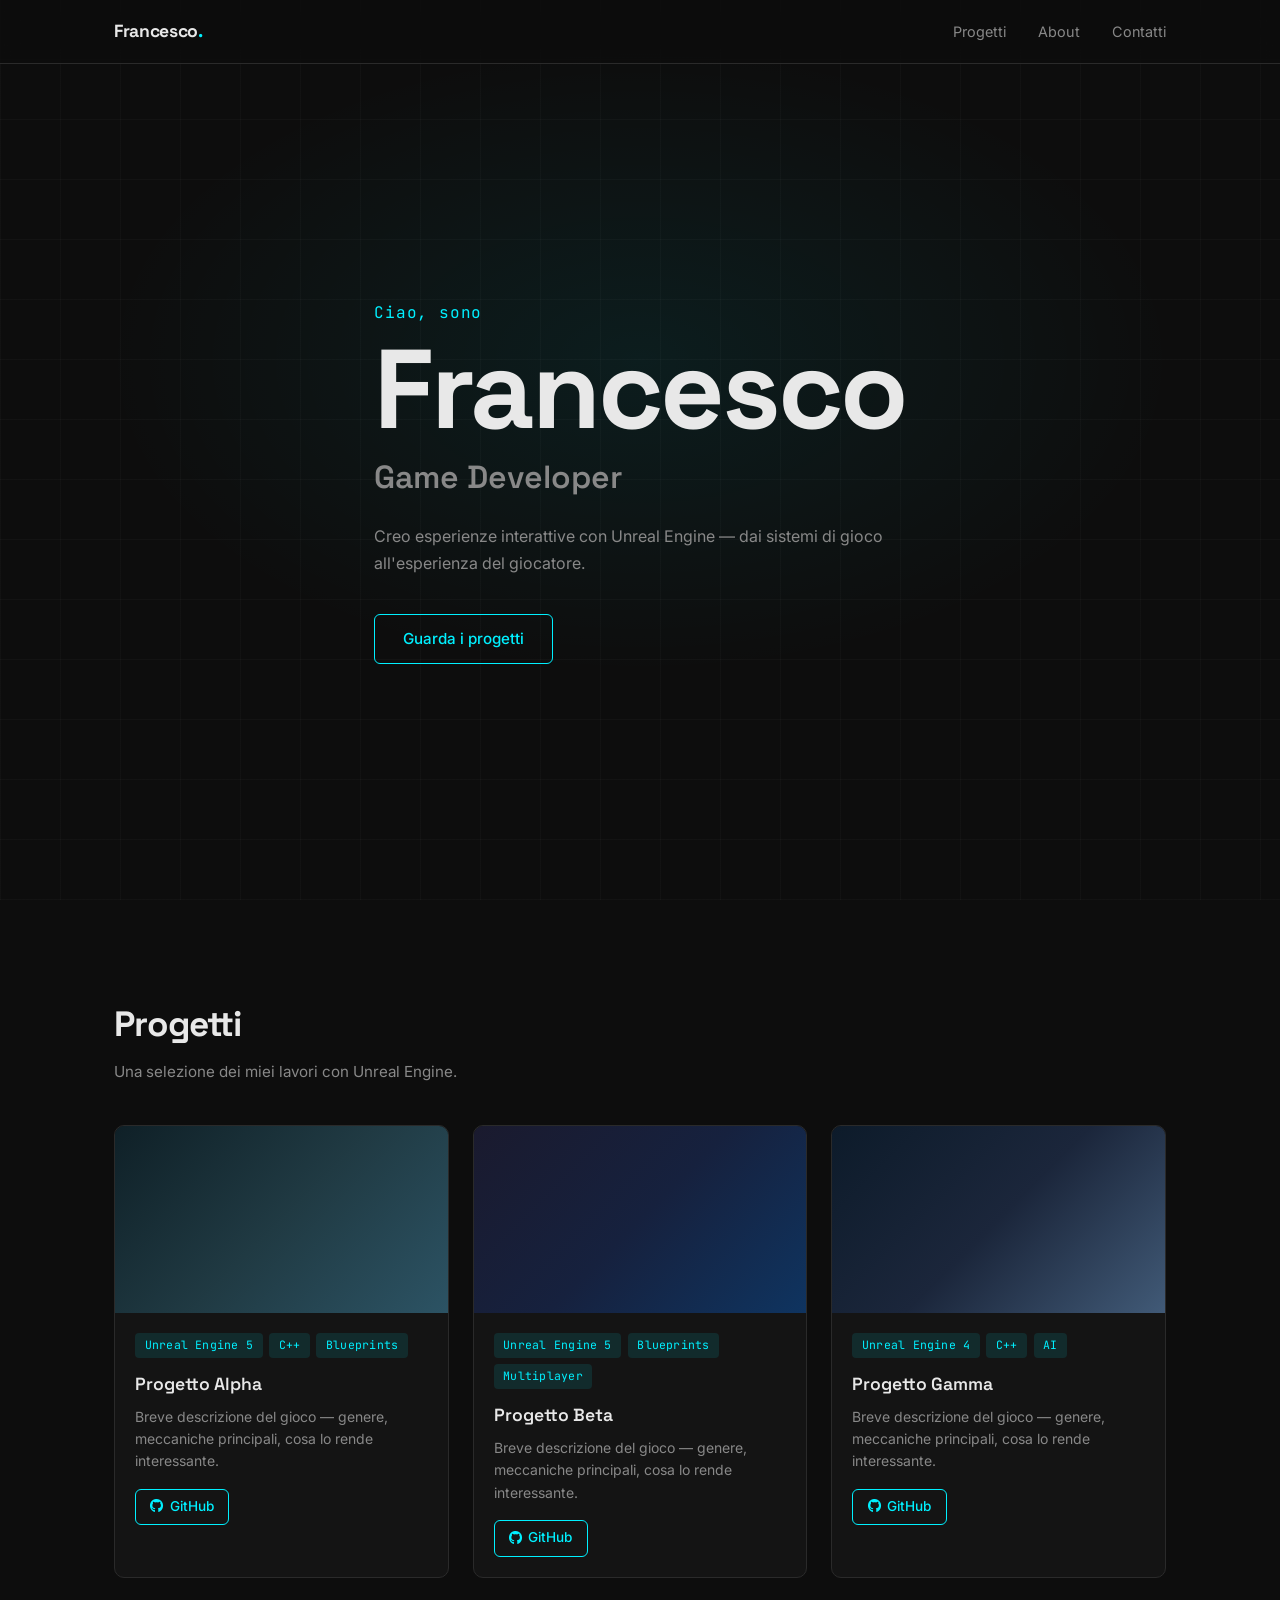
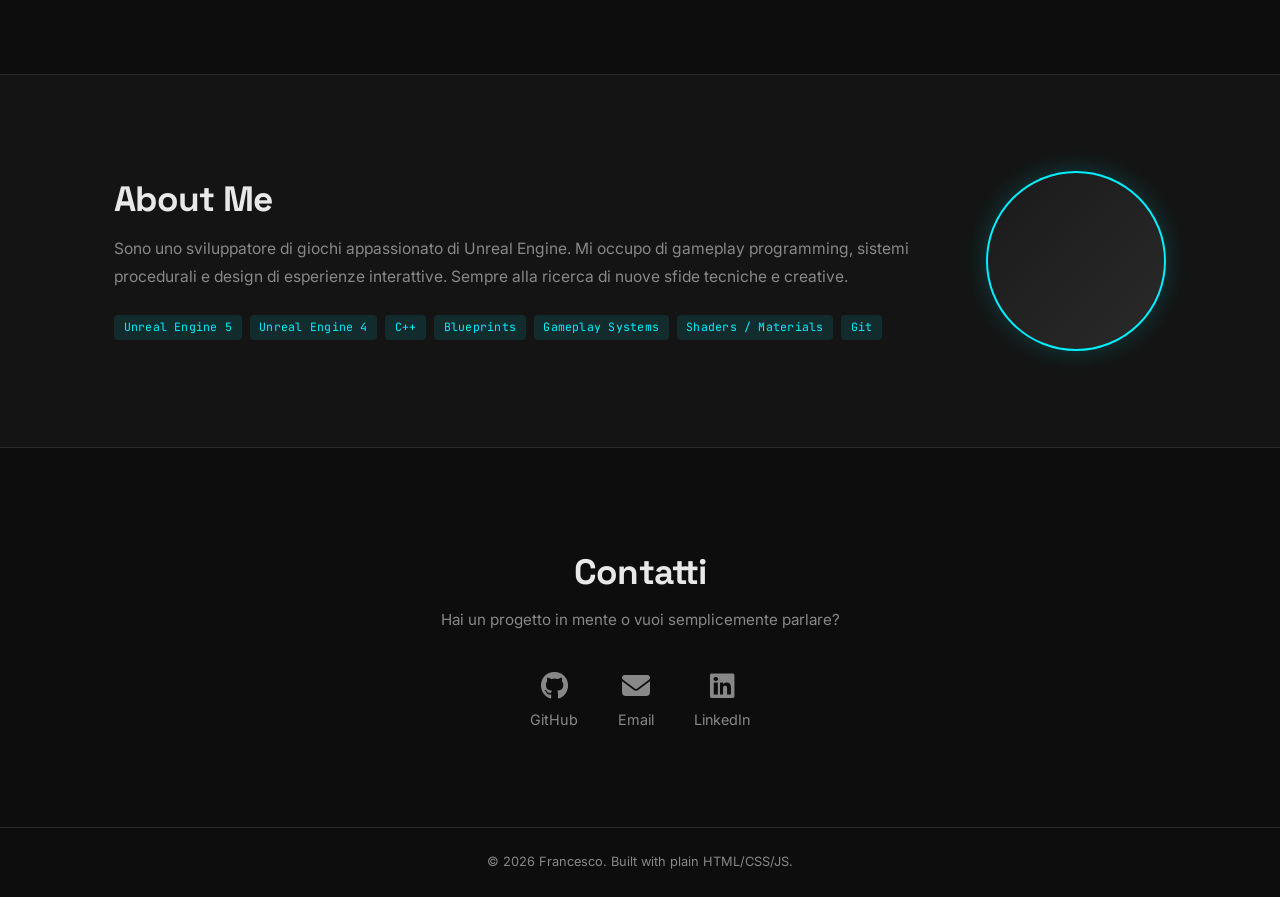
==== index.html @ 76ebe7d3 "First iteration" ====
<!DOCTYPE html>
<html lang="it">
<head>
  <meta charset="UTF-8" />
  <meta name="viewport" content="width=device-width, initial-scale=1.0" />
  <meta name="description" content="Portfolio di Francesco — Game Developer con Unreal Engine" />
  <title>Francesco — Game Developer</title>

  <!-- Google Fonts -->
  <link rel="preconnect" href="https://fonts.googleapis.com" />
  <link rel="preconnect" href="https://fonts.gstatic.com" crossorigin />
  <link href="https://fonts.googleapis.com/css2?family=Space+Grotesk:wght@400;600;700&family=Inter:wght@400;500&family=JetBrains+Mono:wght@400;500&display=swap" rel="stylesheet" />

  <!-- Font Awesome -->
  <link rel="stylesheet" href="https://cdnjs.cloudflare.com/ajax/libs/font-awesome/6.5.0/css/all.min.css" integrity="sha512-Avb2QiuDEEvB4bZJYdft2mNjVShBftLdPG8FJ0V7irTLQ8Uo0qcPxh4Plq7G5tGm0rU+1SPhVotteLpBERwTkw==" crossorigin="anonymous" referrerpolicy="no-referrer" />

  <link rel="stylesheet" href="css/style.css" />
</head>
<body>

  <!-- NAV -->
  <header class="nav" id="nav">
    <div class="nav__container container">
      <a href="#hero" class="nav__logo">Francesco<span class="accent">.</span></a>
      <nav class="nav__links" id="nav-links" aria-label="Navigazione principale">
        <a href="#projects" class="nav__link">Progetti</a>
        <a href="#about" class="nav__link">About</a>
        <a href="#contact" class="nav__link">Contatti</a>
      </nav>
      <button class="nav__hamburger" id="hamburger" aria-label="Menu" aria-expanded="false" aria-controls="nav-links">
        <span></span>
        <span></span>
        <span></span>
      </button>
    </div>
  </header>

  <main>

    <!-- HERO -->
    <section id="hero" class="hero">
      <div class="hero__bg" aria-hidden="true"></div>
      <div class="container hero__content">
        <p class="hero__eyebrow">Ciao, sono</p>
        <h1 class="hero__name">Francesco</h1>
        <p class="hero__title">Game Developer</p>
        <p class="hero__tagline">Creo esperienze interattive con Unreal Engine — dai sistemi di gioco all'esperienza del giocatore.</p>
        <a href="#projects" class="btn btn--outline">Guarda i progetti</a>
      </div>
    </section>

    <!-- PROJECTS -->
    <section id="projects" class="section projects reveal">
      <div class="container">
        <h2 class="section__title">Progetti</h2>
        <p class="section__sub">Una selezione dei miei lavori con Unreal Engine.</p>
        <div class="projects__grid">

          <article class="card">
            <div class="card__cover card__cover--1"></div>
            <div class="card__body">
              <div class="card__tags">
                <span class="tag">Unreal Engine 5</span>
                <span class="tag">C++</span>
                <span class="tag">Blueprints</span>
              </div>
              <h3 class="card__title">Progetto Alpha</h3>
              <p class="card__desc">Breve descrizione del gioco — genere, meccaniche principali, cosa lo rende interessante.</p>
              <div class="card__links">
                <a href="#" class="btn btn--sm btn--outline" aria-label="Codice su GitHub"><i class="fab fa-github"></i> GitHub</a>
              </div>
            </div>
          </article>

          <article class="card">
            <div class="card__cover card__cover--2"></div>
            <div class="card__body">
              <div class="card__tags">
                <span class="tag">Unreal Engine 5</span>
                <span class="tag">Blueprints</span>
                <span class="tag">Multiplayer</span>
              </div>
              <h3 class="card__title">Progetto Beta</h3>
              <p class="card__desc">Breve descrizione del gioco — genere, meccaniche principali, cosa lo rende interessante.</p>
              <div class="card__links">
                <a href="#" class="btn btn--sm btn--outline" aria-label="Codice su GitHub"><i class="fab fa-github"></i> GitHub</a>
              </div>
            </div>
          </article>

          <article class="card">
            <div class="card__cover card__cover--3"></div>
            <div class="card__body">
              <div class="card__tags">
                <span class="tag">Unreal Engine 4</span>
                <span class="tag">C++</span>
                <span class="tag">AI</span>
              </div>
              <h3 class="card__title">Progetto Gamma</h3>
              <p class="card__desc">Breve descrizione del gioco — genere, meccaniche principali, cosa lo rende interessante.</p>
              <div class="card__links">
                <a href="#" class="btn btn--sm btn--outline" aria-label="Codice su GitHub"><i class="fab fa-github"></i> GitHub</a>
              </div>
            </div>
          </article>

        </div>
      </div>
    </section>

    <!-- ABOUT -->
    <section id="about" class="section about reveal">
      <div class="container about__inner">
        <div class="about__text">
          <h2 class="section__title">About Me</h2>
          <p class="about__bio">Sono uno sviluppatore di giochi appassionato di Unreal Engine. Mi occupo di gameplay programming, sistemi procedurali e design di esperienze interattive. Sempre alla ricerca di nuove sfide tecniche e creative.</p>
          <div class="about__skills">
            <span class="tag">Unreal Engine 5</span>
            <span class="tag">Unreal Engine 4</span>
            <span class="tag">C++</span>
            <span class="tag">Blueprints</span>
            <span class="tag">Gameplay Systems</span>
            <span class="tag">Shaders / Materials</span>
            <span class="tag">Git</span>
          </div>
        </div>
        <div class="about__photo">
          <div class="about__avatar" aria-label="Foto profilo"></div>
        </div>
      </div>
    </section>

    <!-- CONTACT -->
    <section id="contact" class="section contact reveal">
      <div class="container contact__inner">
        <h2 class="section__title">Contatti</h2>
        <p class="section__sub">Hai un progetto in mente o vuoi semplicemente parlare?</p>
        <div class="contact__links">
          <a href="https://github.com/Francesco19-5" class="contact__link" target="_blank" rel="noopener noreferrer">
            <i class="fab fa-github"></i>
            <span>GitHub</span>
          </a>
          <a href="mailto:tua@email.com" class="contact__link">
            <i class="fas fa-envelope"></i>
            <span>Email</span>
          </a>
          <a href="https://linkedin.com/in/il-tuo-profilo" class="contact__link" target="_blank" rel="noopener noreferrer">
            <i class="fab fa-linkedin"></i>
            <span>LinkedIn</span>
          </a>
        </div>
      </div>
    </section>

  </main>

  <footer class="footer">
    <div class="container">
      <p>&copy; 2026 Francesco. Built with plain HTML/CSS/JS.</p>
    </div>
  </footer>

  <script src="js/main.js"></script>
</body>
</html>
---- css/style.css ----
/* =============================================
   TOKENS
   ============================================= */
:root {
  --color-bg:         #0d0d0d;
  --color-surface:    #141414;
  --color-surface-2:  #1a1a1a;
  --color-border:     #2a2a2a;
  --color-accent:     #00f0ff;
  --color-accent-dim: rgba(0, 240, 255, 0.10);
  --color-accent-glow:rgba(0, 240, 255, 0.20);
  --color-text:       #e8e8e8;
  --color-text-muted: #888888;

  --font-display: 'Space Grotesk', sans-serif;
  --font-body:    'Inter', sans-serif;
  --font-mono:    'JetBrains Mono', monospace;

  --container-max: 1100px;
  --card-radius:   10px;
  --nav-height:    64px;
  --transition:    0.2s ease;
}

/* =============================================
   RESET & BASE
   ============================================= */
*, *::before, *::after {
  box-sizing: border-box;
  margin: 0;
  padding: 0;
}

html {
  scroll-behavior: smooth;
  font-size: 16px;
}

body {
  background: var(--color-bg);
  color: var(--color-text);
  font-family: var(--font-body);
  line-height: 1.6;
  -webkit-font-smoothing: antialiased;
}

img {
  display: block;
  max-width: 100%;
}

a {
  color: inherit;
  text-decoration: none;
}

/* =============================================
   UTILITIES
   ============================================= */
.container {
  max-width: var(--container-max);
  margin: 0 auto;
  padding: 0 1.5rem;
}

.accent {
  color: var(--color-accent);
}

/* Scroll reveal */
.reveal {
  opacity: 0;
  transform: translateY(28px);
  transition: opacity 0.55s ease, transform 0.55s ease;
}

.reveal.visible {
  opacity: 1;
  transform: none;
}

/* =============================================
   BUTTONS
   ============================================= */
.btn {
  display: inline-flex;
  align-items: center;
  gap: 0.4rem;
  padding: 0.75rem 1.75rem;
  border-radius: 6px;
  font-family: var(--font-body);
  font-size: 0.95rem;
  font-weight: 500;
  cursor: pointer;
  transition: background var(--transition), color var(--transition),
              border-color var(--transition), box-shadow var(--transition);
  border: 1px solid transparent;
}

.btn--outline {
  border-color: var(--color-accent);
  color: var(--color-accent);
  background: transparent;
}

.btn--outline:hover,
.btn--outline:focus-visible {
  background: var(--color-accent-dim);
  box-shadow: 0 0 16px var(--color-accent-glow);
  outline: none;
}

.btn--sm {
  padding: 0.4rem 0.9rem;
  font-size: 0.85rem;
}

/* =============================================
   TAGS
   ============================================= */
.tag {
  display: inline-block;
  font-family: var(--font-mono);
  font-size: 0.72rem;
  padding: 0.2rem 0.6rem;
  border-radius: 4px;
  background: var(--color-accent-dim);
  color: var(--color-accent);
  letter-spacing: 0.02em;
}

/* =============================================
   NAV
   ============================================= */
.nav {
  position: fixed;
  top: 0;
  left: 0;
  right: 0;
  z-index: 100;
  height: var(--nav-height);
  background: rgba(13, 13, 13, 0.85);
  backdrop-filter: blur(12px);
  -webkit-backdrop-filter: blur(12px);
  border-bottom: 1px solid var(--color-border);
}

.nav__container {
  height: 100%;
  display: flex;
  align-items: center;
  justify-content: space-between;
}

.nav__logo {
  font-family: var(--font-display);
  font-size: 1.1rem;
  font-weight: 700;
  letter-spacing: -0.02em;
}

.nav__links {
  display: flex;
  gap: 2rem;
}

.nav__link {
  font-size: 0.9rem;
  color: var(--color-text-muted);
  transition: color var(--transition);
}

.nav__link:hover,
.nav__link.active {
  color: var(--color-accent);
}

/* Hamburger */
.nav__hamburger {
  display: none;
  flex-direction: column;
  justify-content: center;
  gap: 5px;
  width: 32px;
  height: 32px;
  background: none;
  border: none;
  cursor: pointer;
  padding: 4px;
}

.nav__hamburger span {
  display: block;
  height: 2px;
  background: var(--color-text);
  border-radius: 2px;
  transition: transform 0.25s ease, opacity 0.25s ease;
}

/* Hamburger open state */
.nav__hamburger.open span:nth-child(1) {
  transform: translateY(7px) rotate(45deg);
}
.nav__hamburger.open span:nth-child(2) {
  opacity: 0;
}
.nav__hamburger.open span:nth-child(3) {
  transform: translateY(-7px) rotate(-45deg);
}

/* =============================================
   HERO
   ============================================= */
.hero {
  position: relative;
  min-height: 100vh;
  display: flex;
  align-items: center;
  overflow: hidden;
  padding-top: var(--nav-height);
}

/* Grid texture overlay */
.hero::before {
  content: '';
  position: absolute;
  inset: 0;
  background-image:
    repeating-linear-gradient(0deg, rgba(255,255,255,0.025) 0px, rgba(255,255,255,0.025) 1px, transparent 1px, transparent 60px),
    repeating-linear-gradient(90deg, rgba(255,255,255,0.025) 0px, rgba(255,255,255,0.025) 1px, transparent 1px, transparent 60px);
  pointer-events: none;
  z-index: 0;
}

/* Animated glow */
.hero__bg {
  position: absolute;
  inset: 0;
  background: radial-gradient(ellipse 60% 50% at 50% 40%, rgba(0, 240, 255, 0.07), transparent 70%);
  pointer-events: none;
  z-index: 0;
}

@media (prefers-reduced-motion: no-preference) {
  .hero__bg {
    animation: heroPulse 8s ease-in-out infinite alternate;
  }
}

@keyframes heroPulse {
  from { background: radial-gradient(ellipse 60% 50% at 48% 42%, rgba(0, 240, 255, 0.07), transparent 70%); }
  to   { background: radial-gradient(ellipse 70% 55% at 52% 38%, rgba(0, 240, 255, 0.12), transparent 70%); }
}

.hero__content {
  position: relative;
  z-index: 1;
  padding: 5rem 0;
}

.hero__eyebrow {
  font-size: 1rem;
  color: var(--color-accent);
  font-family: var(--font-mono);
  margin-bottom: 0.5rem;
  letter-spacing: 0.05em;
}

.hero__name {
  font-family: var(--font-display);
  font-size: clamp(3.5rem, 9vw, 7rem);
  font-weight: 700;
  line-height: 1;
  letter-spacing: -0.03em;
  color: var(--color-text);
  margin-bottom: 0.4rem;
}

.hero__title {
  font-family: var(--font-display);
  font-size: clamp(1.2rem, 3vw, 2rem);
  font-weight: 600;
  color: var(--color-text-muted);
  margin-bottom: 1.25rem;
}

.hero__tagline {
  max-width: 520px;
  color: var(--color-text-muted);
  font-size: 1rem;
  line-height: 1.7;
  margin-bottom: 2.25rem;
}

/* =============================================
   SECTIONS (shared)
   ============================================= */
.section {
  padding: 6rem 0;
}

.section__title {
  font-family: var(--font-display);
  font-size: clamp(1.6rem, 3vw, 2.2rem);
  font-weight: 700;
  letter-spacing: -0.02em;
  margin-bottom: 0.5rem;
}

.section__sub {
  color: var(--color-text-muted);
  font-size: 0.95rem;
  margin-bottom: 2.5rem;
}

/* =============================================
   PROJECTS
   ============================================= */
.projects__grid {
  display: grid;
  grid-template-columns: repeat(auto-fill, minmax(300px, 1fr));
  gap: 1.5rem;
}

.card {
  background: var(--color-surface);
  border: 1px solid var(--color-border);
  border-radius: var(--card-radius);
  overflow: hidden;
  transition: border-color var(--transition), box-shadow var(--transition), transform var(--transition);
}

.card:hover {
  border-color: var(--color-accent);
  box-shadow: 0 0 24px var(--color-accent-glow);
  transform: translateY(-3px);
}

/* Cover image / placeholder */
.card__cover {
  aspect-ratio: 16 / 9;
  width: 100%;
}

.card__cover--1 {
  background: linear-gradient(135deg, #0f2027, #203a43, #2c5364);
}
.card__cover--2 {
  background: linear-gradient(135deg, #1a1a2e, #16213e, #0f3460);
}
.card__cover--3 {
  background: linear-gradient(135deg, #0d1b2a, #1b263b, #415a77);
}

.card__body {
  padding: 1.25rem;
}

.card__tags {
  display: flex;
  flex-wrap: wrap;
  gap: 0.4rem;
  margin-bottom: 0.75rem;
}

.card__title {
  font-family: var(--font-display);
  font-size: 1.1rem;
  font-weight: 600;
  margin-bottom: 0.5rem;
}

.card__desc {
  font-size: 0.875rem;
  color: var(--color-text-muted);
  line-height: 1.6;
  margin-bottom: 1rem;
}

.card__links {
  display: flex;
  gap: 0.6rem;
  flex-wrap: wrap;
}

/* =============================================
   ABOUT
   ============================================= */
.about {
  background: var(--color-surface);
  border-top: 1px solid var(--color-border);
  border-bottom: 1px solid var(--color-border);
}

.about__inner {
  display: flex;
  align-items: flex-start;
  gap: 4rem;
}

.about__text {
  flex: 1;
}

.about__bio {
  color: var(--color-text-muted);
  line-height: 1.8;
  margin-bottom: 1.5rem;
  font-size: 0.975rem;
}

.about__skills {
  display: flex;
  flex-wrap: wrap;
  gap: 0.5rem;
}

.about__photo {
  flex-shrink: 0;
}

.about__avatar {
  width: 180px;
  height: 180px;
  border-radius: 50%;
  background: linear-gradient(135deg, var(--color-surface-2), var(--color-border));
  border: 2px solid var(--color-accent);
  box-shadow: 0 0 24px var(--color-accent-glow);
}

/* =============================================
   CONTACT
   ============================================= */
.contact__inner {
  text-align: center;
}

.contact__inner .section__title,
.contact__inner .section__sub {
  text-align: center;
}

.contact__links {
  display: flex;
  justify-content: center;
  flex-wrap: wrap;
  gap: 2.5rem;
  margin-top: 2.5rem;
}

.contact__link {
  display: flex;
  flex-direction: column;
  align-items: center;
  gap: 0.5rem;
  color: var(--color-text-muted);
  font-size: 0.9rem;
  transition: color var(--transition), transform var(--transition);
}

.contact__link i {
  font-size: 1.75rem;
}

.contact__link:hover {
  color: var(--color-accent);
  transform: translateY(-3px);
}

/* =============================================
   FOOTER
   ============================================= */
.footer {
  border-top: 1px solid var(--color-border);
  padding: 1.5rem 0;
  text-align: center;
  font-size: 0.8rem;
  color: var(--color-text-muted);
}

/* =============================================
   RESPONSIVE
   ============================================= */
@media (max-width: 768px) {
  /* Nav mobile */
  .nav__hamburger {
    display: flex;
  }

  .nav__links {
    position: absolute;
    top: var(--nav-height);
    left: 0;
    right: 0;
    flex-direction: column;
    align-items: flex-start;
    gap: 0;
    background: rgba(13, 13, 13, 0.97);
    border-bottom: 1px solid var(--color-border);
    padding: 0;
    max-height: 0;
    overflow: hidden;
    transition: max-height 0.3s ease, padding 0.3s ease;
  }

  .nav__links.open {
    max-height: 300px;
    padding: 1rem 0;
  }

  .nav__link {
    width: 100%;
    padding: 0.75rem 1.5rem;
    font-size: 1rem;
  }

  /* About single column */
  .about__inner {
    flex-direction: column-reverse;
    gap: 2rem;
    align-items: center;
  }

  .about__photo {
    align-self: center;
  }

  .about__avatar {
    width: 140px;
    height: 140px;
  }
}

@media (max-width: 480px) {
  .hero__content {
    padding: 3rem 0;
  }

  .section {
    padding: 4rem 0;
  }
}
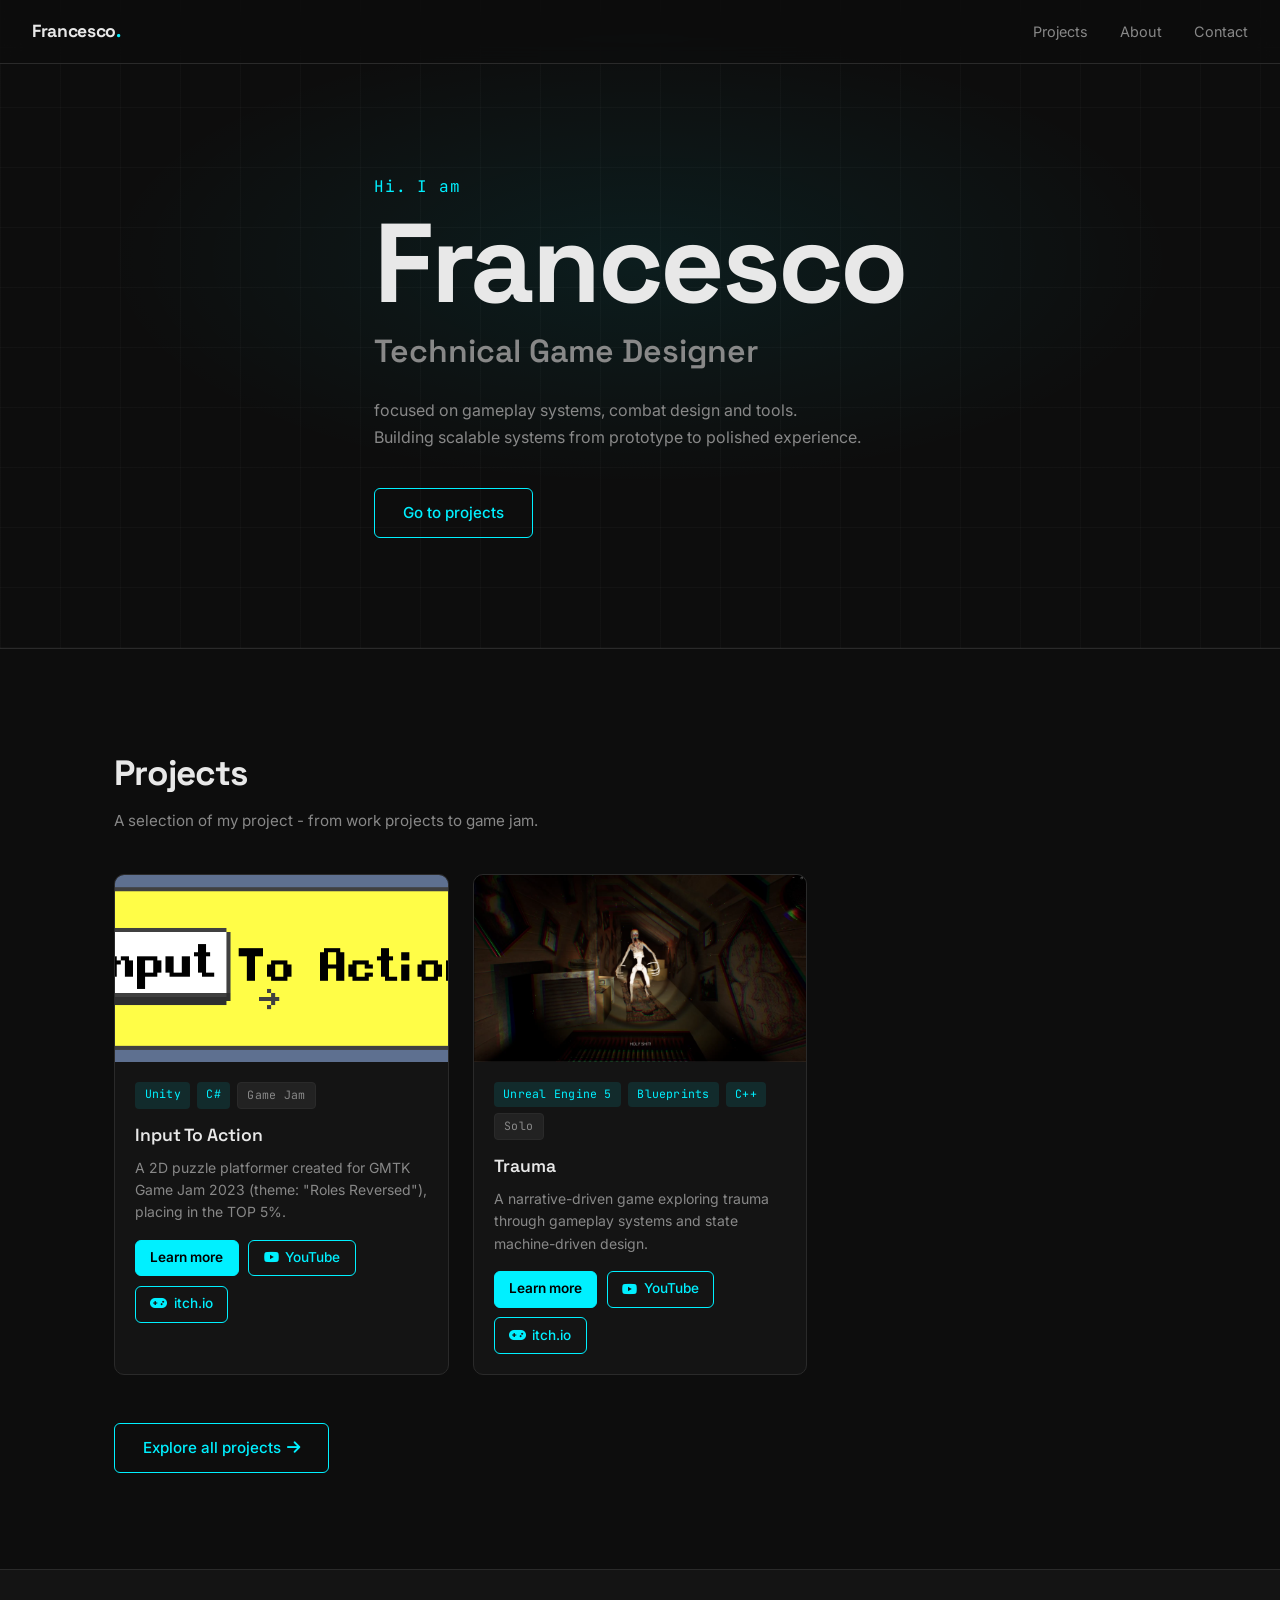
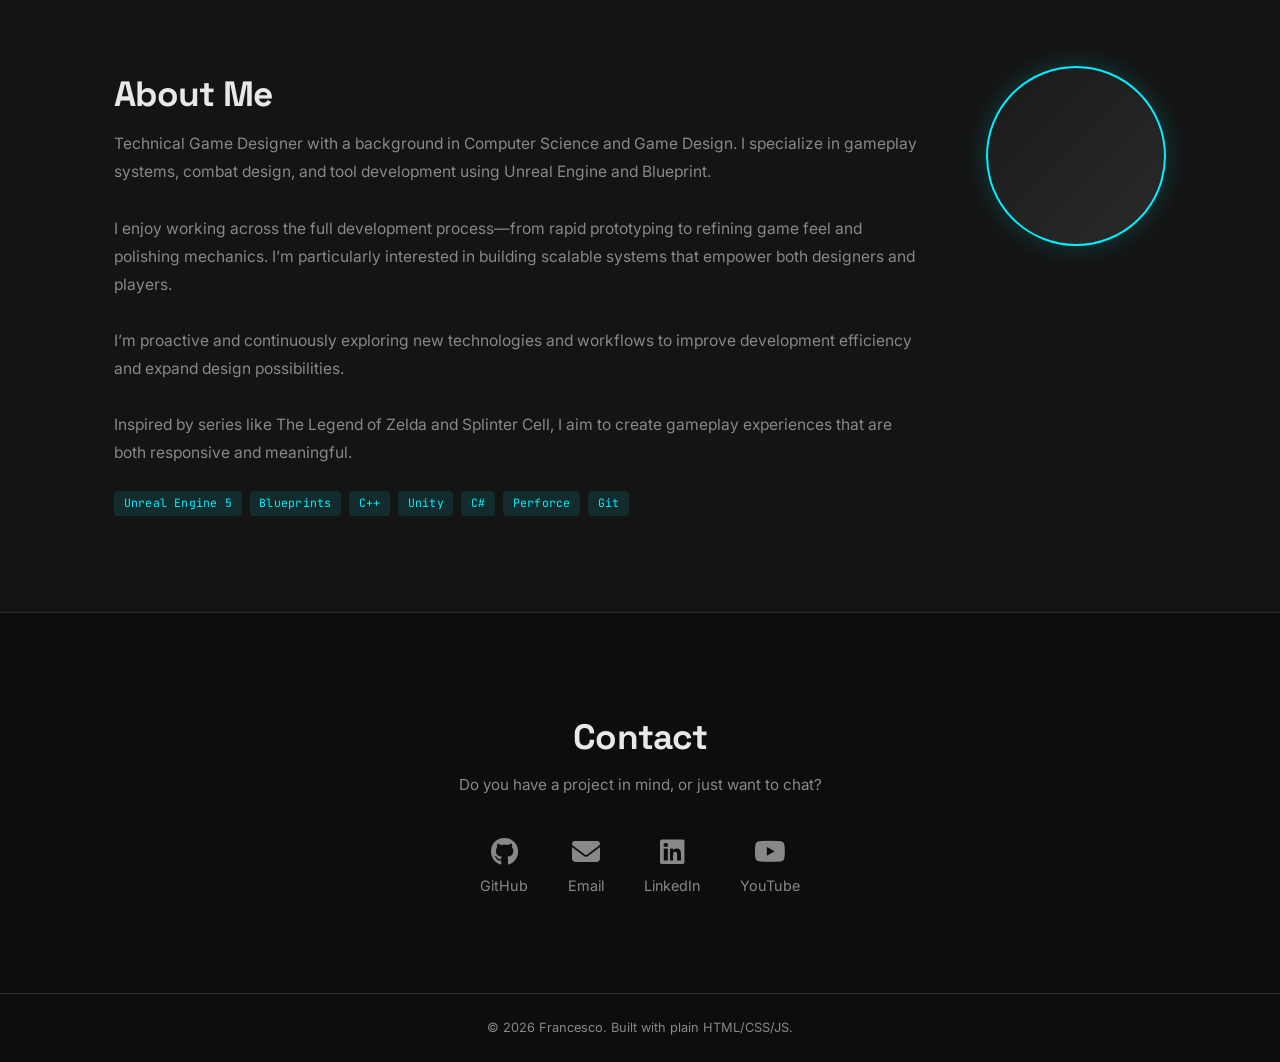
==== commit 4ebc4a25: "Second Iteration" ====
--- a/index.html
+++ b/index.html
@@ -1,9 +1,9 @@
 <!DOCTYPE html>
-<html lang="it">
+<html lang="en">
 <head>
   <meta charset="UTF-8" />
   <meta name="viewport" content="width=device-width, initial-scale=1.0" />
-  <meta name="description" content="Portfolio di Francesco — Game Developer con Unreal Engine" />
+  <meta name="description" content="Francesco's portfolio'" />
   <title>Francesco — Game Developer</title>
 
   <!-- Google Fonts -->
@@ -20,12 +20,12 @@
 
   <!-- NAV -->
   <header class="nav" id="nav">
-    <div class="nav__container container">
+    <div class="nav__container container container--wide">
       <a href="#hero" class="nav__logo">Francesco<span class="accent">.</span></a>
-      <nav class="nav__links" id="nav-links" aria-label="Navigazione principale">
-        <a href="#projects" class="nav__link">Progetti</a>
+      <nav class="nav__links" id="nav-links" aria-label="Main navigation">
+        <a href="projects/index.html" class="nav__link">Projects</a>
         <a href="#about" class="nav__link">About</a>
-        <a href="#contact" class="nav__link">Contatti</a>
+        <a href="#contact" class="nav__link">Contact</a>
       </nav>
       <button class="nav__hamburger" id="hamburger" aria-label="Menu" aria-expanded="false" aria-controls="nav-links">
         <span></span>
@@ -41,69 +41,25 @@
     <section id="hero" class="hero">
       <div class="hero__bg" aria-hidden="true"></div>
       <div class="container hero__content">
-        <p class="hero__eyebrow">Ciao, sono</p>
+        <p class="hero__eyebrow">Hi. I am</p>
         <h1 class="hero__name">Francesco</h1>
-        <p class="hero__title">Game Developer</p>
-        <p class="hero__tagline">Creo esperienze interattive con Unreal Engine — dai sistemi di gioco all'esperienza del giocatore.</p>
-        <a href="#projects" class="btn btn--outline">Guarda i progetti</a>
+        <p class="hero__title">Technical Game Designer</p>
+        <p class="hero__tagline">focused on gameplay systems, combat design and tools.<br>Building scalable systems from prototype to polished experience.</p>
+        <a href="projects/index.html" class="btn btn--outline">Go to projects</a>
       </div>
     </section>
 
     <!-- PROJECTS -->
-    <section id="projects" class="section projects reveal">
+    <section id="projects" class="section projects-cta reveal">
       <div class="container">
-        <h2 class="section__title">Progetti</h2>
-        <p class="section__sub">Una selezione dei miei lavori con Unreal Engine.</p>
-        <div class="projects__grid">
+        <h2 class="section__title">Projects</h2>
+        <p class="section__sub">A selection of my project - from work projects to game jam.</p>
 
-          <article class="card">
-            <div class="card__cover card__cover--1"></div>
-            <div class="card__body">
-              <div class="card__tags">
-                <span class="tag">Unreal Engine 5</span>
-                <span class="tag">C++</span>
-                <span class="tag">Blueprints</span>
-              </div>
-              <h3 class="card__title">Progetto Alpha</h3>
-              <p class="card__desc">Breve descrizione del gioco — genere, meccaniche principali, cosa lo rende interessante.</p>
-              <div class="card__links">
-                <a href="#" class="btn btn--sm btn--outline" aria-label="Codice su GitHub"><i class="fab fa-github"></i> GitHub</a>
-              </div>
-            </div>
-          </article>
+        <!-- Griglia in evidenza — popolata da js/projects.js (campo featured: true/false) -->
+        <div class="featured__grid" id="featured-grid"></div>
 
-          <article class="card">
-            <div class="card__cover card__cover--2"></div>
-            <div class="card__body">
-              <div class="card__tags">
-                <span class="tag">Unreal Engine 5</span>
-                <span class="tag">Blueprints</span>
-                <span class="tag">Multiplayer</span>
-              </div>
-              <h3 class="card__title">Progetto Beta</h3>
-              <p class="card__desc">Breve descrizione del gioco — genere, meccaniche principali, cosa lo rende interessante.</p>
-              <div class="card__links">
-                <a href="#" class="btn btn--sm btn--outline" aria-label="Codice su GitHub"><i class="fab fa-github"></i> GitHub</a>
-              </div>
-            </div>
-          </article>
-
-          <article class="card">
-            <div class="card__cover card__cover--3"></div>
-            <div class="card__body">
-              <div class="card__tags">
-                <span class="tag">Unreal Engine 4</span>
-                <span class="tag">C++</span>
-                <span class="tag">AI</span>
-              </div>
-              <h3 class="card__title">Progetto Gamma</h3>
-              <p class="card__desc">Breve descrizione del gioco — genere, meccaniche principali, cosa lo rende interessante.</p>
-              <div class="card__links">
-                <a href="#" class="btn btn--sm btn--outline" aria-label="Codice su GitHub"><i class="fab fa-github"></i> GitHub</a>
-              </div>
-            </div>
-          </article>
-
+        <div class="projects-cta__footer">
+          <a href="projects/index.html" class="btn btn--outline">Explore all projects <i class="fas fa-arrow-right"></i></a>
         </div>
       </div>
     </section>
@@ -113,14 +69,21 @@
       <div class="container about__inner">
         <div class="about__text">
           <h2 class="section__title">About Me</h2>
-          <p class="about__bio">Sono uno sviluppatore di giochi appassionato di Unreal Engine. Mi occupo di gameplay programming, sistemi procedurali e design di esperienze interattive. Sempre alla ricerca di nuove sfide tecniche e creative.</p>
+          <p class="about__bio">Technical Game Designer with a background in Computer Science and Game Design.
+            I specialize in gameplay systems, combat design, and tool development using Unreal Engine and Blueprint.
+            <br><br>
+            I enjoy working across the full development process—from rapid prototyping to refining game feel and polishing mechanics. I’m particularly interested in building scalable systems that empower both designers and players.
+            <br><br>
+            I’m proactive and continuously exploring new technologies and workflows to improve development efficiency and expand design possibilities.
+            <br><br>
+            Inspired by series like The Legend of Zelda and Splinter Cell, I aim to create gameplay experiences that are both responsive and meaningful.</p>
           <div class="about__skills">
             <span class="tag">Unreal Engine 5</span>
-            <span class="tag">Unreal Engine 4</span>
+            <span class="tag">Blueprints</span>
             <span class="tag">C++</span>
-            <span class="tag">Blueprints</span>
-            <span class="tag">Gameplay Systems</span>
-            <span class="tag">Shaders / Materials</span>
+	    <span class="tag">Unity</span>
+            <span class="tag">C#</span>
+            <span class="tag">Perforce</span>
             <span class="tag">Git</span>
           </div>
         </div>
@@ -133,21 +96,25 @@
     <!-- CONTACT -->
     <section id="contact" class="section contact reveal">
       <div class="container contact__inner">
-        <h2 class="section__title">Contatti</h2>
-        <p class="section__sub">Hai un progetto in mente o vuoi semplicemente parlare?</p>
+        <h2 class="section__title">Contact</h2>
+        <p class="section__sub">Do you have a project in mind, or just want to chat?</p>
         <div class="contact__links">
           <a href="https://github.com/Francesco19-5" class="contact__link" target="_blank" rel="noopener noreferrer">
             <i class="fab fa-github"></i>
             <span>GitHub</span>
           </a>
-          <a href="mailto:tua@email.com" class="contact__link">
+          <a href="mailto:francesco.brancato.2001@gmail.com" class="contact__link">
             <i class="fas fa-envelope"></i>
             <span>Email</span>
           </a>
-          <a href="https://linkedin.com/in/il-tuo-profilo" class="contact__link" target="_blank" rel="noopener noreferrer">
+          <a href="https://www.linkedin.com/in/francesco-brancato-gd/" class="contact__link" target="_blank" rel="noopener noreferrer">
             <i class="fab fa-linkedin"></i>
             <span>LinkedIn</span>
           </a>
+	  <a href="https://www.youtube.com/@FrancescoBrancato-GD" class="contact__link" target="_blank" rel="noopener noreferrer">
+  <i class="fab fa-youtube"></i>
+  <span>YouTube</span>
+</a>
         </div>
       </div>
     </section>
@@ -160,6 +127,7 @@
     </div>
   </footer>
 
+  <script src="js/projects.js"></script>
   <script src="js/main.js"></script>
 </body>
 </html>
--- a/css/style.css
+++ b/css/style.css
@@ -16,7 +16,8 @@
   --font-body:    'Inter', sans-serif;
   --font-mono:    'JetBrains Mono', monospace;
 
-  --container-max: 1100px;
+  --container-max:      1100px;
+  --container-max-wide: 1440px;
   --card-radius:   10px;
   --nav-height:    64px;
   --transition:    0.2s ease;
@@ -61,6 +62,12 @@
   max-width: var(--container-max);
   margin: 0 auto;
   padding: 0 1.5rem;
+}
+
+.container--wide {
+  max-width: var(--container-max-wide);
+  margin: 0 auto;
+  padding: 0 2rem;
 }
 
 .accent {
@@ -115,6 +122,21 @@
   font-size: 0.85rem;
 }
 
+.btn--accent {
+  background: var(--color-accent);
+  color: #000;
+  border-color: var(--color-accent);
+  font-weight: 600;
+}
+
+.btn--accent:hover,
+.btn--accent:focus-visible {
+  background: #33f4ff;
+  border-color: #33f4ff;
+  box-shadow: 0 0 16px var(--color-accent-glow);
+  outline: none;
+}
+
 /* =============================================
    TAGS
    ============================================= */
@@ -127,6 +149,12 @@
   background: var(--color-accent-dim);
   color: var(--color-accent);
   letter-spacing: 0.02em;
+}
+
+.tag--category {
+  background: rgba(255, 255, 255, 0.06);
+  color: var(--color-text-muted);
+  border: 1px solid var(--color-border);
 }
 
 /* =============================================
@@ -213,7 +241,7 @@
    ============================================= */
 .hero {
   position: relative;
-  min-height: 100vh;
+  min-height: 72vh;
   display: flex;
   align-items: center;
   overflow: hidden;
@@ -255,7 +283,7 @@
 .hero__content {
   position: relative;
   z-index: 1;
-  padding: 5rem 0;
+  padding: 3rem 0;
 }
 
 .hero__eyebrow {
@@ -338,8 +366,14 @@
 
 /* Cover image / placeholder */
 .card__cover {
+  display: block;
   aspect-ratio: 16 / 9;
   width: 100%;
+  transition: filter var(--transition);
+}
+
+.card:hover .card__cover {
+  filter: brightness(1.15);
 }
 
 .card__cover--1 {
@@ -350,6 +384,15 @@
 }
 .card__cover--3 {
   background: linear-gradient(135deg, #0d1b2a, #1b263b, #415a77);
+}
+.card__cover--4 {
+  background: linear-gradient(135deg, #1c0a2e, #2d1650, #5a189a);
+}
+.card__cover--5 {
+  background: linear-gradient(135deg, #0a1628, #0d2137, #003459);
+}
+.card__cover--6 {
+  background: linear-gradient(135deg, #0a1f0a, #1a3a1a, #2d6a2d);
 }
 
 .card__body {
@@ -370,6 +413,15 @@
   margin-bottom: 0.5rem;
 }
 
+.card__title a {
+  color: inherit;
+  transition: color var(--transition);
+}
+
+.card__title a:hover {
+  color: var(--color-accent);
+}
+
 .card__desc {
   font-size: 0.875rem;
   color: var(--color-text-muted);
@@ -381,6 +433,96 @@
   display: flex;
   gap: 0.6rem;
   flex-wrap: wrap;
+}
+
+/* =============================================
+   PROJECTS (landing page)
+   ============================================= */
+.projects-cta {
+  border-top: 1px solid var(--color-border);
+}
+
+.featured__grid {
+  display: grid;
+  grid-template-columns: repeat(auto-fill, minmax(300px, 1fr));
+  gap: 1.5rem;
+  margin-bottom: 2.5rem;
+}
+
+.featured__grid .card[hidden] {
+  display: none;
+}
+
+.projects-cta__footer {
+  padding-top: 0.5rem;
+}
+
+/* =============================================
+   PROJECTS PAGE — filters
+   ============================================= */
+.projects-page__filters {
+  display: flex;
+  gap: 0.5rem;
+  flex-wrap: wrap;
+  margin-bottom: 2.5rem;
+}
+
+.filter-btn {
+  font-family: var(--font-mono);
+  font-size: 0.8rem;
+  padding: 0.4rem 1rem;
+  border-radius: 4px;
+  border: 1px solid var(--color-border);
+  background: transparent;
+  color: var(--color-text-muted);
+  cursor: pointer;
+  transition: border-color var(--transition), color var(--transition), background var(--transition);
+  letter-spacing: 0.04em;
+}
+
+.filter-btn:hover {
+  border-color: var(--color-accent);
+  color: var(--color-accent);
+}
+
+.filter-btn.active {
+  background: var(--color-accent-dim);
+  border-color: var(--color-accent);
+  color: var(--color-accent);
+}
+
+.projects-page__grid {
+  display: grid;
+  grid-template-columns: repeat(auto-fill, minmax(300px, 1fr));
+  gap: 1.5rem;
+}
+
+.projects-page__grid .card[hidden] {
+  display: none;
+}
+
+.page-header {
+    padding: calc(var(--nav-height) + 3rem) 0 3rem;
+    border-bottom: 1px solid var(--color-border);
+    background-image: url("..\projects\InputToAction\TitleCardGif.gif");
+    background-size: cover;
+    background-position: center;
+    background-repeat: no-repeat;
+}
+
+.page-header__back {
+  display: inline-flex;
+  align-items: center;
+  gap: 0.4rem;
+  font-size: 0.85rem;
+  font-family: var(--font-mono);
+  color: var(--color-text-muted);
+  margin-bottom: 1.5rem;
+  transition: color var(--transition);
+}
+
+.page-header__back:hover {
+  color: var(--color-accent);
 }
 
 /* =============================================
@@ -465,6 +607,225 @@
 .contact__link:hover {
   color: var(--color-accent);
   transform: translateY(-3px);
+}
+
+/* =============================================
+   PROJECT DETAIL PAGE
+   ============================================= */
+.project-hero {
+  padding: calc(var(--nav-height) + 3rem) 0 3rem;
+  border-bottom: 1px solid var(--color-border);
+}
+
+.project-hero--cover {
+  background-size: cover;
+  background-position: center;
+  position: relative;
+}
+.project-hero--cover::before {
+  content: '';
+  position: absolute;
+  inset: 0;
+  background: linear-gradient(to bottom, rgba(13,13,13,0.65), rgba(13,13,13,0.92));
+  pointer-events: none;
+}
+.project-hero--cover > .container {
+  position: relative;
+  z-index: 1;
+}
+
+.project-video {
+  padding: 2rem 0;
+  border-bottom: 1px solid var(--color-border);
+}
+.video-wrapper {
+  position: relative;
+  padding-bottom: 56.25%;
+  height: 0;
+  overflow: hidden;
+  border-radius: var(--radius);
+}
+.video-wrapper iframe {
+  position: absolute;
+  inset: 0;
+  width: 100%;
+  height: 100%;
+  border: 0;
+}
+
+.project-hero__back {
+  display: inline-flex;
+  align-items: center;
+  gap: 0.4rem;
+  font-size: 0.85rem;
+  font-family: var(--font-mono);
+  color: var(--color-text-muted);
+  margin-bottom: 1.5rem;
+  transition: color var(--transition);
+}
+
+.project-hero__back:hover {
+  color: var(--color-accent);
+}
+
+.project-hero__tags {
+  display: flex;
+  flex-wrap: wrap;
+  gap: 0.4rem;
+  margin-bottom: 1rem;
+}
+
+.project-hero__title {
+  font-family: var(--font-display);
+  font-size: clamp(2rem, 5vw, 3.5rem);
+  font-weight: 700;
+  letter-spacing: -0.03em;
+  line-height: 1.1;
+  margin-bottom: 1rem;
+}
+
+.project-hero__tagline {
+  font-size: 1.05rem;
+  color: var(--color-text-muted);
+  max-width: 600px;
+  line-height: 1.7;
+  margin-bottom: 1.75rem;
+}
+
+.project-hero__links {
+  display: flex;
+  gap: 0.75rem;
+  flex-wrap: wrap;
+}
+
+/* Screenshots */
+.project-screenshots {
+  padding: 3rem 0;
+  border-bottom: 1px solid var(--color-border);
+}
+
+.project-screenshots__grid {
+  display: grid;
+  grid-template-columns: repeat(auto-fill, minmax(280px, 1fr));
+  gap: 1rem;
+}
+
+.screenshot-placeholder {
+  aspect-ratio: 16 / 9;
+  border-radius: var(--card-radius);
+  border: 1px solid var(--color-border);
+  display: flex;
+  align-items: center;
+  justify-content: center;
+  font-family: var(--font-mono);
+  font-size: 0.75rem;
+  color: var(--color-text-muted);
+}
+
+/* Content sections */
+.project-content {
+  padding: 3rem 0;
+}
+
+.project-content__inner {
+  display: grid;
+  grid-template-columns: 1fr 320px;
+  gap: 4rem;
+  align-items: start;
+}
+
+.project-section {
+  margin-bottom: 2.5rem;
+}
+
+.project-section__title {
+  font-family: var(--font-display);
+  font-size: 1.1rem;
+  font-weight: 600;
+  color: var(--color-accent);
+  margin-bottom: 0.75rem;
+  text-transform: uppercase;
+  letter-spacing: 0.08em;
+  font-size: 0.8rem;
+  font-family: var(--font-mono);
+}
+
+.project-section__text {
+  color: var(--color-text-muted);
+  line-height: 1.8;
+  font-size: 0.975rem;
+}
+
+.project-section__list {
+  list-style: none;
+  display: flex;
+  flex-direction: column;
+  gap: 0.5rem;
+}
+
+.project-section__list li {
+  color: var(--color-text-muted);
+  font-size: 0.95rem;
+  padding-left: 1.2rem;
+  position: relative;
+  line-height: 1.6;
+}
+
+.project-section__list li::before {
+  content: '›';
+  position: absolute;
+  left: 0;
+  color: var(--color-accent);
+}
+
+/* Sidebar */
+.project-sidebar {
+  background: var(--color-surface);
+  border: 1px solid var(--color-border);
+  border-radius: var(--card-radius);
+  padding: 1.5rem;
+  position: sticky;
+  top: calc(var(--nav-height) + 1.5rem);
+}
+
+.sidebar-group {
+  margin-bottom: 1.5rem;
+}
+
+.sidebar-group:last-child {
+  margin-bottom: 0;
+}
+
+.sidebar-group__label {
+  font-family: var(--font-mono);
+  font-size: 0.72rem;
+  text-transform: uppercase;
+  letter-spacing: 0.1em;
+  color: var(--color-text-muted);
+  margin-bottom: 0.5rem;
+}
+
+.sidebar-group__tags {
+  display: flex;
+  flex-wrap: wrap;
+  gap: 0.4rem;
+}
+
+.sidebar-group__value {
+  font-size: 0.9rem;
+  color: var(--color-text);
+}
+
+@media (max-width: 768px) {
+  .project-content__inner {
+    grid-template-columns: 1fr;
+    gap: 2rem;
+  }
+
+  .project-sidebar {
+    position: static;
+    order: -1;
+  }
 }
 
 /* =============================================
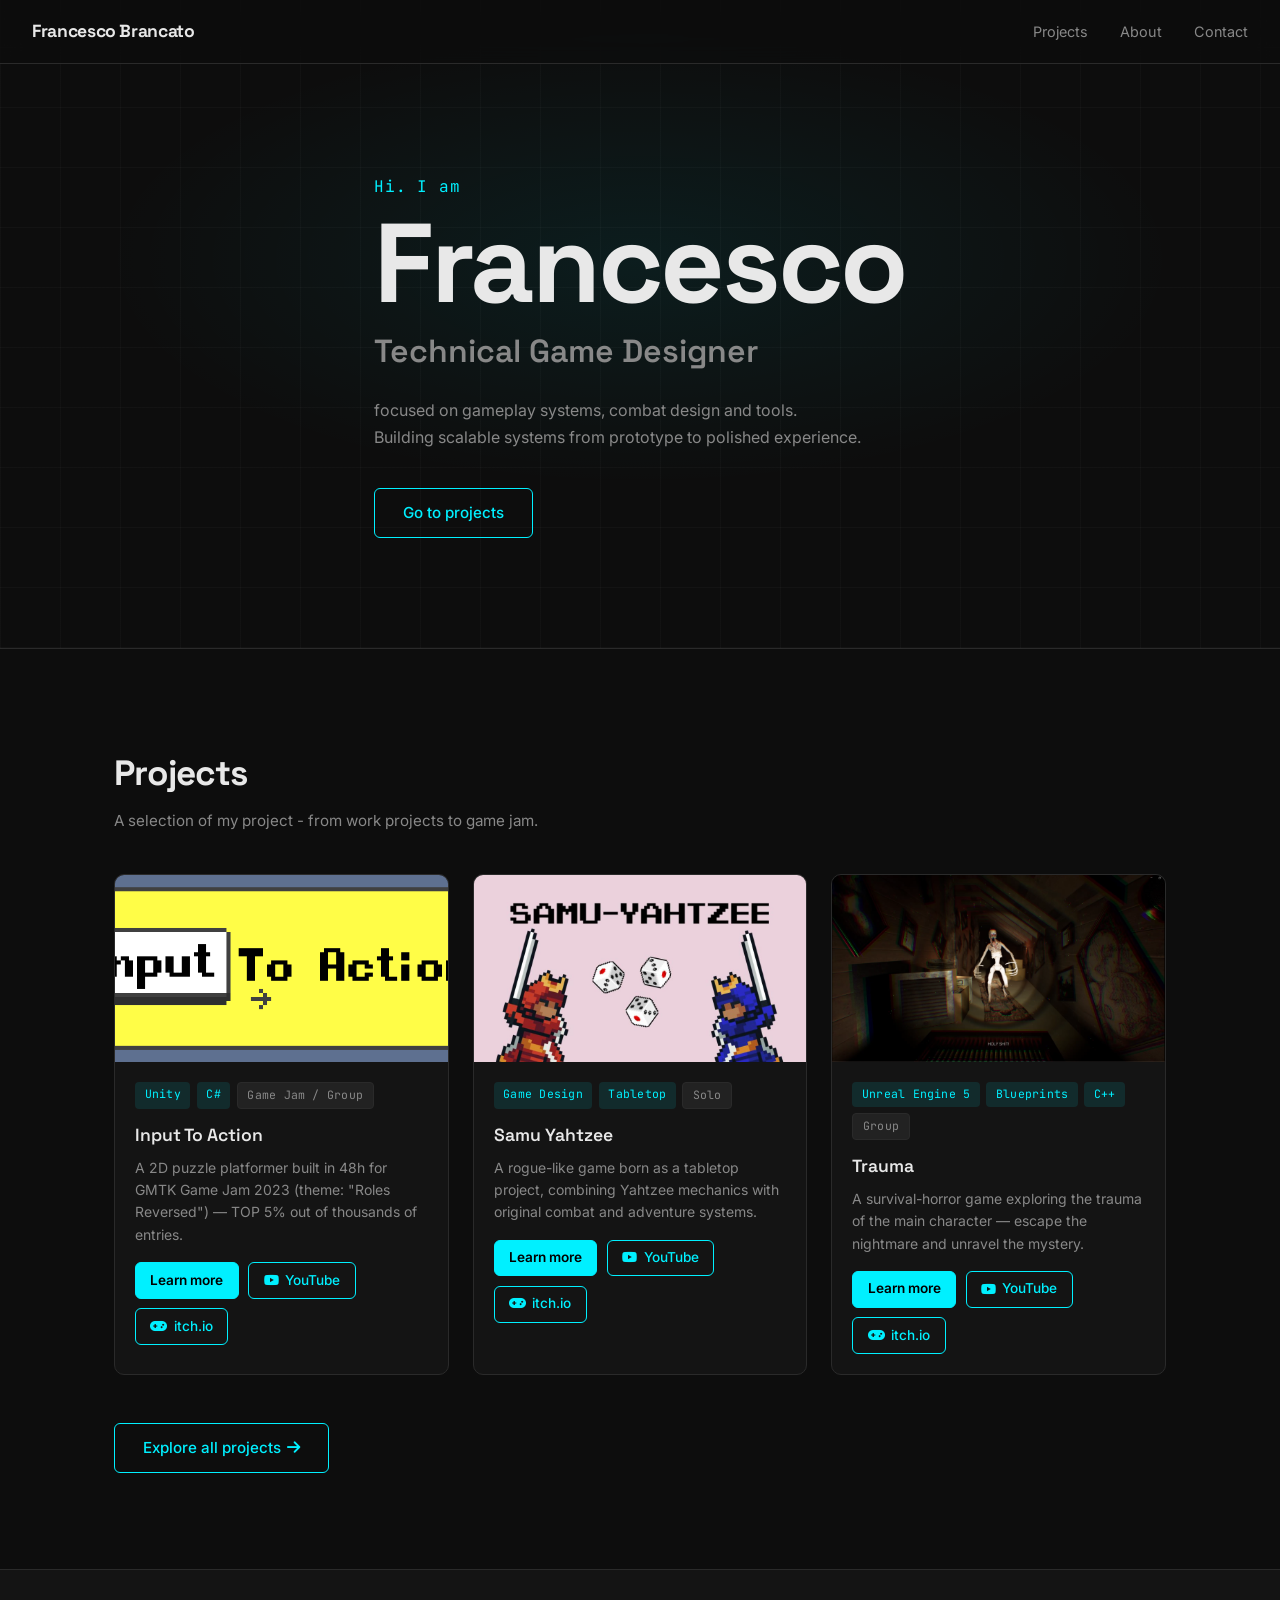
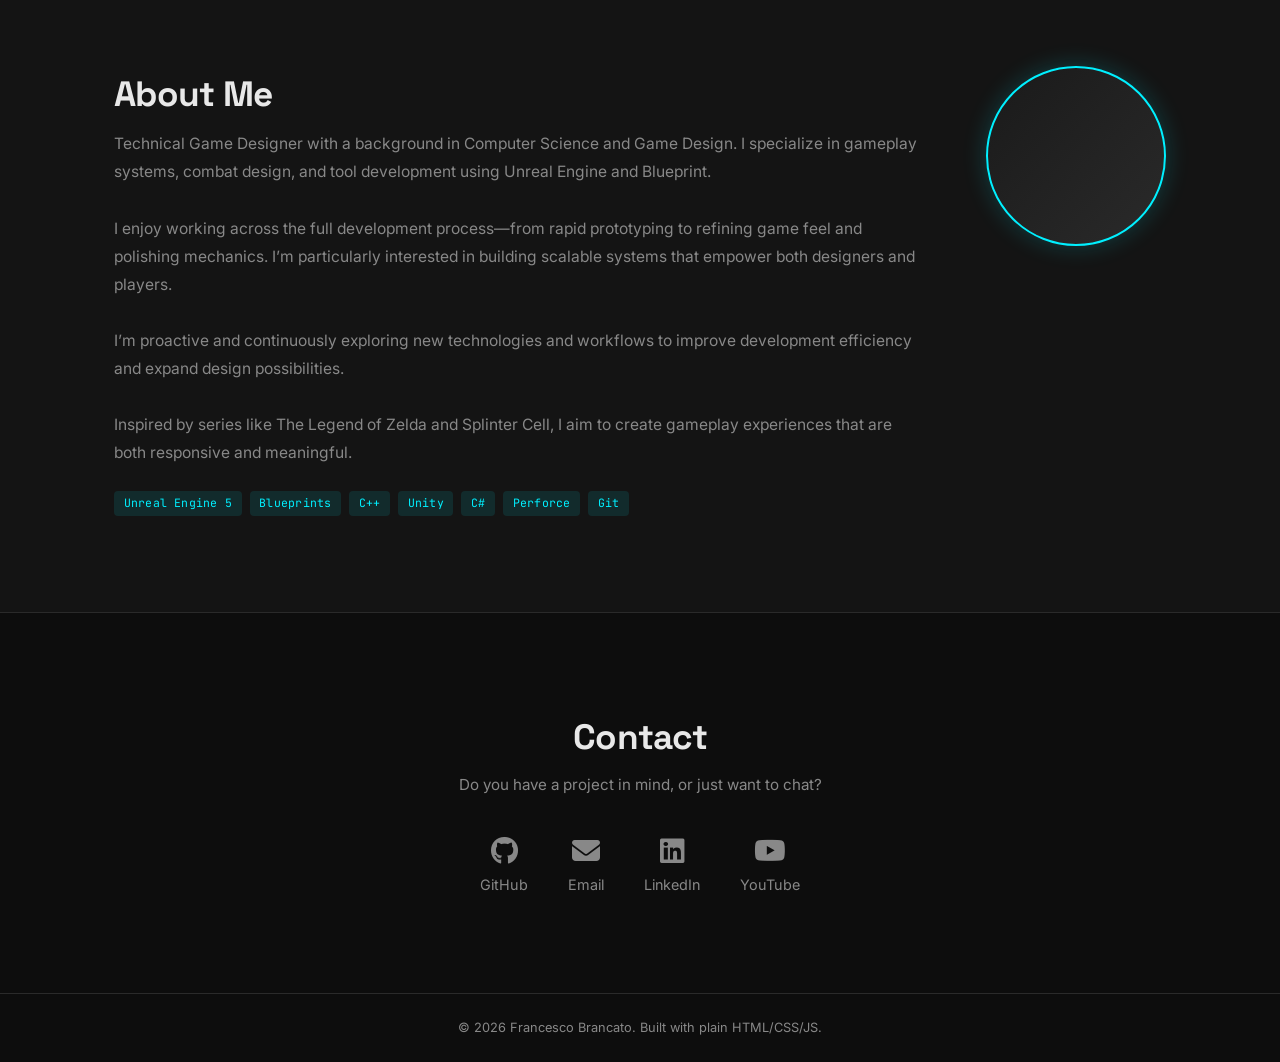
==== commit ba853ed5: "Third Iteration" ====
--- a/index.html
+++ b/index.html
@@ -4,7 +4,7 @@
   <meta charset="UTF-8" />
   <meta name="viewport" content="width=device-width, initial-scale=1.0" />
   <meta name="description" content="Francesco's portfolio'" />
-  <title>Francesco — Game Developer</title>
+  <title>Francesco Brancato — Game Designer</title>
 
   <!-- Google Fonts -->
   <link rel="preconnect" href="https://fonts.googleapis.com" />
@@ -21,7 +21,7 @@
   <!-- NAV -->
   <header class="nav" id="nav">
     <div class="nav__container container container--wide">
-      <a href="#hero" class="nav__logo">Francesco<span class="accent">.</span></a>
+      <a href="#hero" class="nav__logo">Francesco Brancato</a>
       <nav class="nav__links" id="nav-links" aria-label="Main navigation">
         <a href="projects/index.html" class="nav__link">Projects</a>
         <a href="#about" class="nav__link">About</a>
@@ -123,7 +123,7 @@
 
   <footer class="footer">
     <div class="container">
-      <p>&copy; 2026 Francesco. Built with plain HTML/CSS/JS.</p>
+      <p>&copy; 2026 Francesco Brancato. Built with plain HTML/CSS/JS.</p>
     </div>
   </footer>
 
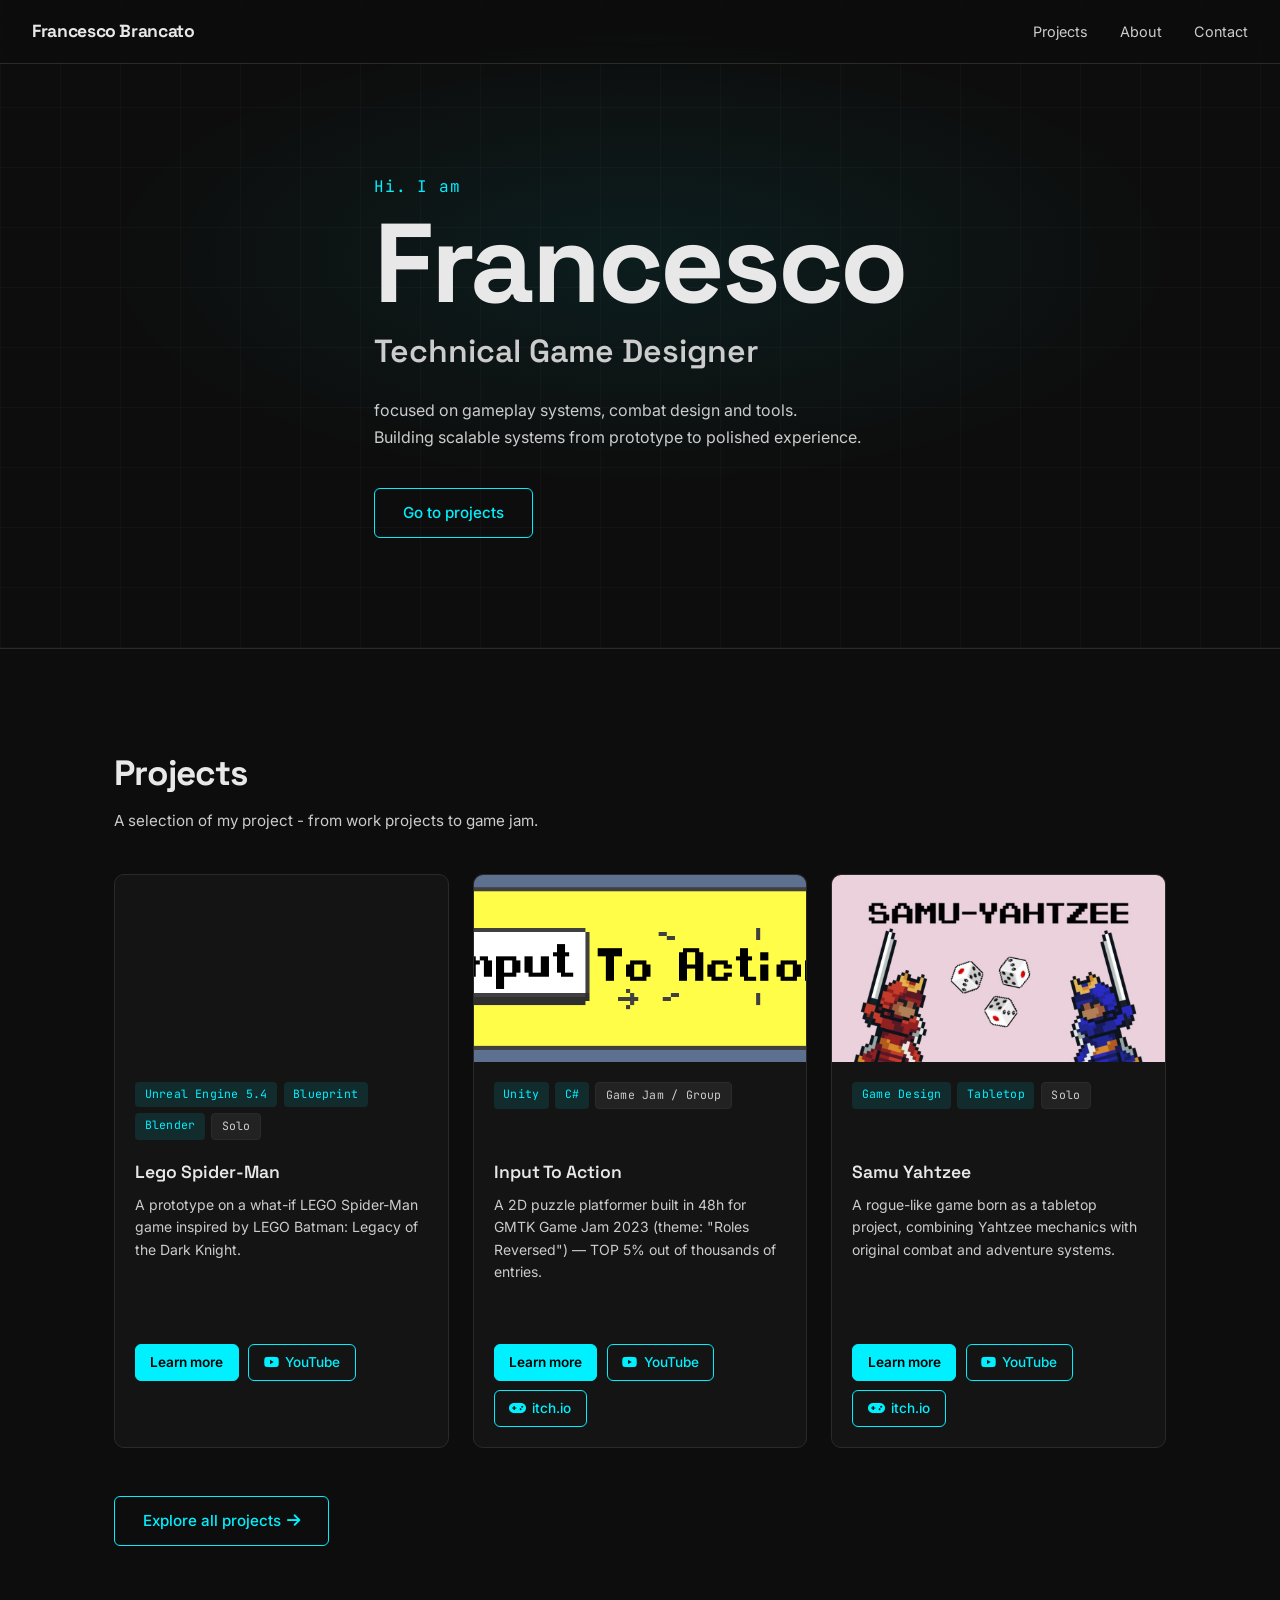
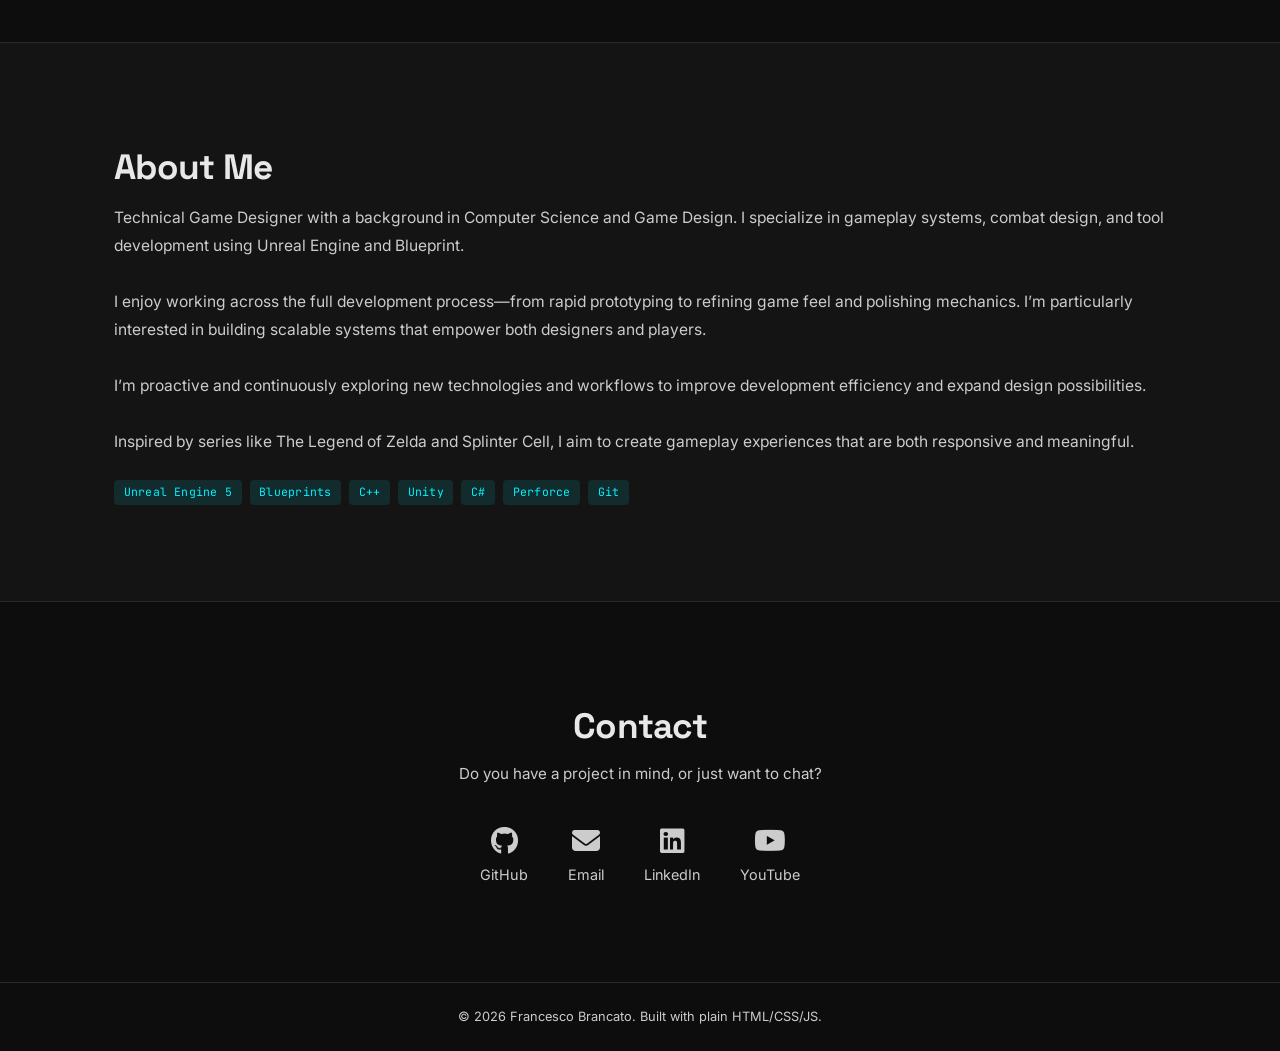
==== commit d0602e1a: "fixed cards" ====
--- a/index.html
+++ b/index.html
@@ -87,9 +87,6 @@
             <span class="tag">Git</span>
           </div>
         </div>
-        <div class="about__photo">
-          <div class="about__avatar" aria-label="Foto profilo"></div>
-        </div>
       </div>
     </section>
 
--- a/css/style.css
+++ b/css/style.css
@@ -10,7 +10,7 @@
   --color-accent-dim: rgba(0, 240, 255, 0.10);
   --color-accent-glow:rgba(0, 240, 255, 0.20);
   --color-text:       #e8e8e8;
-  --color-text-muted: #888888;
+  --color-text-muted: #cccccc;
 
   --font-display: 'Space Grotesk', sans-serif;
   --font-body:    'Inter', sans-serif;
@@ -404,6 +404,9 @@
   flex-wrap: wrap;
   gap: 0.4rem;
   margin-bottom: 0.75rem;
+  height: 4rem;
+  overflow: hidden;
+  align-content: flex-start;
 }
 
 .card__title {
@@ -427,12 +430,19 @@
   color: var(--color-text-muted);
   line-height: 1.6;
   margin-bottom: 1rem;
+  display: -webkit-box;
+  -webkit-line-clamp: 6;
+  -webkit-box-orient: vertical;
+  overflow: hidden;
+  min-height: 8.4rem;
 }
 
 .card__links {
   display: flex;
   gap: 0.6rem;
   flex-wrap: wrap;
+  min-height: 4.5rem;
+  align-content: flex-start;
 }
 
 /* =============================================
@@ -638,6 +648,16 @@
   padding: 2rem 0;
   border-bottom: 1px solid var(--color-border);
 }
+.video-grid {
+  display: grid;
+  grid-template-columns: 1fr;
+  gap: 1.5rem;
+}
+@media (min-width: 700px) {
+  .video-grid--two {
+    grid-template-columns: 1fr 1fr;
+  }
+}
 .video-wrapper {
   position: relative;
   padding-bottom: 56.25%;
@@ -738,6 +758,22 @@
   margin-bottom: 2.5rem;
 }
 
+.project-group-title {
+  font-family: var(--font-display);
+  font-size: 1.25rem;
+  font-weight: 700;
+  text-transform: uppercase;
+  letter-spacing: 0.06em;
+  color: var(--color-text);
+  border-bottom: 1px solid var(--color-border);
+  padding-bottom: 0.6rem;
+  margin: 3rem 0 1.75rem;
+}
+
+.project-group-title:first-child {
+  margin-top: 0;
+}
+
 .project-section__title {
   font-family: var(--font-display);
   font-size: 1.1rem;
@@ -776,6 +812,10 @@
   position: absolute;
   left: 0;
   color: var(--color-accent);
+}
+
+.project-section__list--spaced {
+  gap: 1.5rem;
 }
 
 /* Sidebar */
